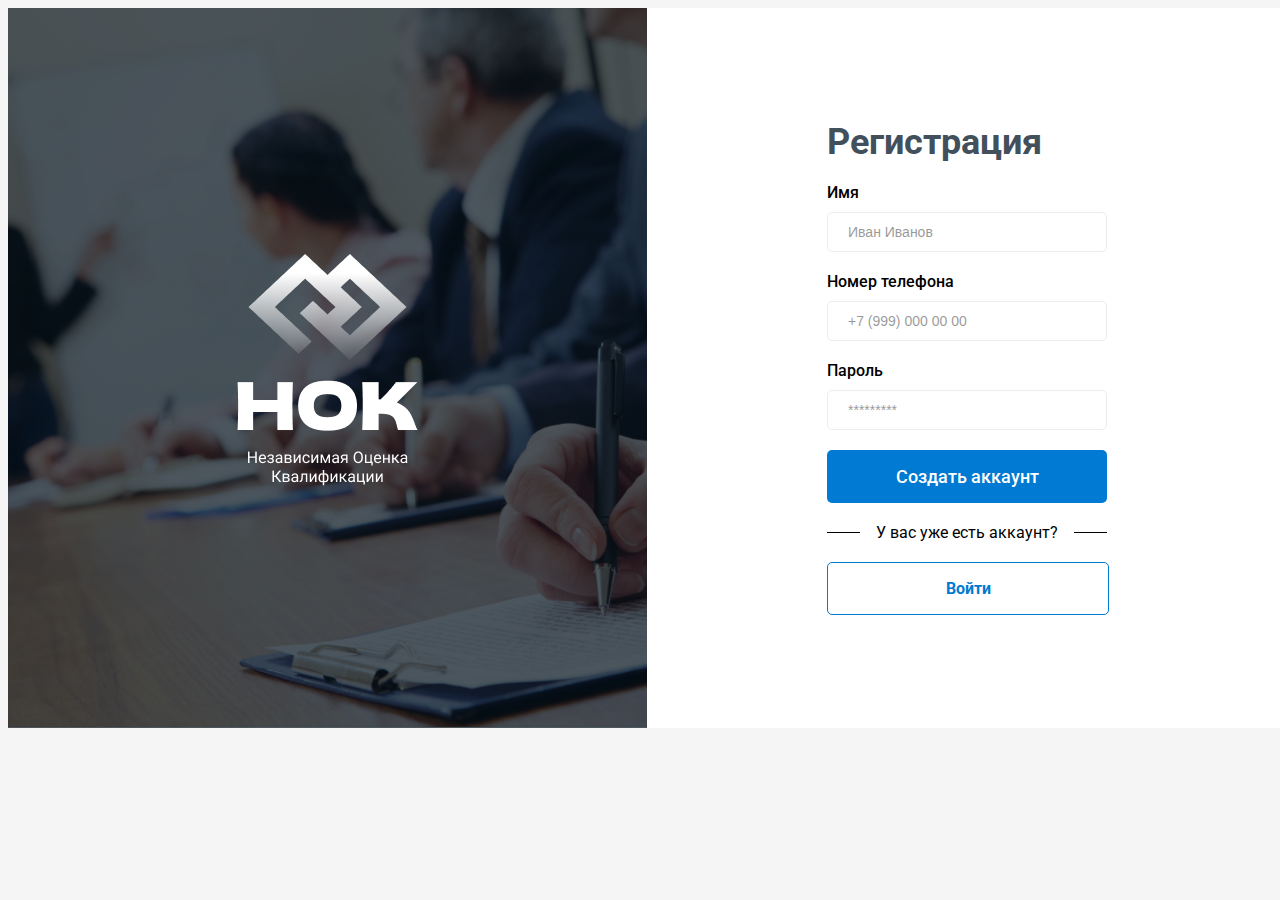
==== index.html @ b41ae6cb "9" ====
<html lang="en">
<head>
    <meta charset="UTF-8">
    <meta http-equiv="X-UA-Compatible" content="IE=edge">
    <meta name="viewport" content="width=device-width, initial-scale=1.0">
    <link rel="stylesheet" href="style.css">
    <title>Registration</title>
</head>
<body>

    <div class="page-1">

        <img src="img/img-1.png" alt="">

        <div class="page-1__content">

            <p class="page-1__content__text-registration">Регистрация</p>

            <p class="page-1__content__text-name">Имя</p>

            <input class="page-1__content__name-input" type="text" value="Иван Иванов"> 

            <p class="page-1__content__text-tel-num">Номер телефона</p>

            <input class="page-1__content__tele-num-input" type="text" value="+7 (999) 000 00 00"> 

            <p class="page-1__content__text-password">Пароль</p>

            <input class="page-1__content__password-input" type="text" value="*********">

            <div class="page-1__content__button-create-akk">

                <p class="page-1__content__button-create-akk__text">Создать аккаунт</p>

            </div>

            <div class="page-1__content__text-have-akk">

                <div class="page-1__content__text-have-akk__bands"></div>

                <p class="page-1__content__text-have-akk-text">У вас уже есть аккаунт?</p>

                <div class="page-1__content__text-have-akk__bands"></div>

            </div>
           
            <a href="/log_akk.html" style="text-decoration: none;">

            
            <div class="page-1__content__button-enter">
                <p class="page-1__content__button-enter__text">Войти</p>
            </div>
</a>
        </div>

    </div>
    
</body>
</html>
---- style.css ----
/* page-1 0101010101101010101010101010101011010101010101010101010001011011101010100110101101001011110101010101101111101010101011110110110101110101110 */  
@import url('https://fonts.googleapis.com/css2?family=Inter&family=Roboto&display=swap');
body {
    background: #F5F5F5;
    
}
.page-1 {
    display: flex;
    width: 1279px;
    height: 720px;
    background: #fff;
    margin: 0 auto;
}
.page-1__content {
    width: 280px;
    margin: auto;
    font-family: 'Roboto';
}
.page-1__content__text-registration {
    font-size: 36px;
    font-weight: 700;
    margin: 0;
    color: #42505C;
}
.page-1__content__text-name,
.page-1__content__text-tel-num,
.page-1__content__text-password {
    font-size: 16px;
    font-weight: 500;
    margin: 0;
    margin-top: 20px;
}
.page-1__content__name-input,
.page-1__content__tele-num-input,
.page-1__content__password-input {
    color: #D1D1D1;
    color: #000000;
    opacity: 0.4;
    width: 100%;
    padding: 0;
    padding: 11px 20px 11px;
    border: 1px solid #D1D1D1;
    border-radius: 5px;
    margin-top: 10px;
    font-size: 14px;
}
.page-1__content__password-input:focus{
    color: rgb(0, 0, 0);
    border: 1px solid #c5c2c2;
}
.page-1__content__button-create-akk {
    display: flex;
    width: 100%;
    height: 53px;
    background: #007AD3;
    border-radius: 5px;
    margin-top: 20px;
}
.page-1__content__button-create-akk__text {
    color: #fff;
    margin: auto;
    font-size: 18px;
    font-weight: 500;
}
.page-1__content__text-have-akk {
    display: flex;
    width: 100%;
    background: #007bd300;
    align-items: center;
    justify-content: space-between;
    margin: 0;
    margin-top: 20px;
}

.page-1__content__text-have-akk-text {
    margin: 0;
}

.page-1__content__text-have-akk__bands {
    width: 33px;
    height: 1px;
    background: #000;
}

.page-1__content__button-enter {
    display: flex;
    width: 100%;
    height: 51px;
    background: #ad5d5d00;
    border: 1px solid #007AD3;
    border-radius: 5px;
    margin-top: 20px;
}
.page-1__content__button-enter__text {
    margin: auto;
    color: #007AD3;
    font-weight: 700;
}

/* PHONE NUMBER CMS */

.div-ph-num-sms {
    display: flex;
    width: 480px;
    height: 425px;
    border-radius: 10px;
    background: #fff;
    margin: 0 auto;
}
.div-ph-num-sms__content {
    position: absolute;
    width: 280px;
    margin-left: 100px;
    margin-top: 70px;
}

.div-ph-num-sms__main-text {
    font-size: 36px;
    font-weight: 700;
    font-family: 'Roboto';
    color: #42505C;
    text-align: center;
    margin: 0;
}
.div-ph-num-sms__content__min-text {
    font-size: 18px;
    font-family: 'Inter';
    text-align: center;
    margin: 0;
    margin-top: 20px;
}
.div-ph-num-sms__content__list-num {
    display: flex;
    width: 100%;
    height: 36px;
    margin-top: 20px;
}
.div-ph-num-sms__content__list-num__input-num-1 {
    width: 39px;
    padding: 15px;
    margin-right: 9px;
    border: 1px solid #D1D1D1;
    border-radius: 5px;
    color: #000;
    opacity: 0.4;
}
.div-ph-num-sms__content__buttom-confirm {
    display: flex;
    width: 100%;
    height: 53px;
    background: #007AD3;
    border-radius: 5px;
    margin-top: 20px;
}
.div-ph-num-sms__content__buttom-confirm__text {
    color: #fff;
    font-size: 18px;
    font-weight: 700;
    font-family: 'Roboto';
    margin: auto;
}
.img-X {
    width: 26.33px;
    height: 26.33px;
    background: url(img/X.svg);
    margin-left: auto;
    margin-top: 20px;
    margin-right: 20px;
}
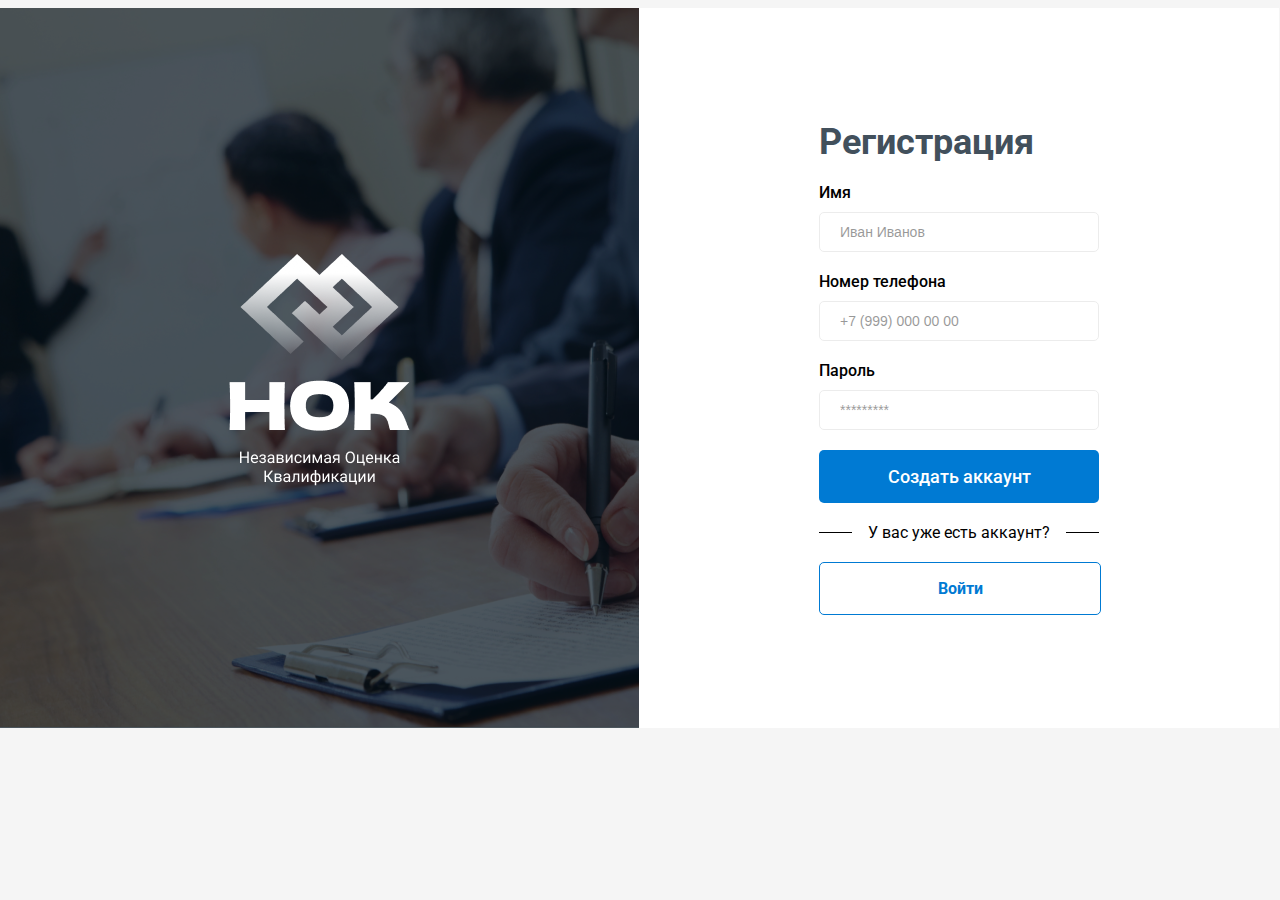
==== commit 23beee59: "Update index.html" ====
--- a/index.html
+++ b/index.html
@@ -10,11 +10,15 @@
 
     <div class="page-1">
 
-        <img src="img/img-1.png" alt="">
+        <img class="page-1-img" src="img/img-1.png" alt="">
+        <img class="page-1-img-pad" src="img/img-pad.png" alt="">
 
         <div class="page-1__content">
-
-            <p class="page-1__content__text-registration">Регистрация</p>
+ 
+            <div style="display: flex;">
+                <p class="page-1__content__text-registration">Регистрация</p>
+            </div>
+            
 
             <p class="page-1__content__text-name">Имя</p>
 
@@ -56,4 +60,4 @@
     </div>
     
 </body>
-</html>+</html>
--- a/style.css
+++ b/style.css
@@ -2,7 +2,7 @@
 @import url('https://fonts.googleapis.com/css2?family=Inter&family=Roboto&display=swap');
 body {
     background: #F5F5F5;
-    
+    margin-left: 0;
 }
 .page-1 {
     display: flex;
@@ -11,28 +11,78 @@
     background: #fff;
     margin: 0 auto;
 }
+@media(width < 1280px) {
+    .page-1 {
+        width: 99.99%;
+    }
+    .page-1-img {
+        height: 100%;
+    }
+}
+/*@media(width < 641px) { */
+    @media(width < 700px) {
+    .page-1 {
+        display: block;
+        width: 99.99%;
+        height: 881px;
+    }
+}
+/*@media(width < 641px) { */
+    @media(width < 700px) {
+    .page-1-img {
+       display: none;
+    }
+}
+/*@media(width < 641px) { */
+    @media(width < 700px) {
+    .page-1-img-pad {
+       display: block !important;
+       width: 99.99%;
+    }
+}
+.page-1-img-pad {
+    display: none;
+}
 .page-1__content {
     width: 280px;
     margin: auto;
     font-family: 'Roboto';
 }
+/*@media(width < 641px) { */
+    @media(width < 700px) {
+    .page-1__content {
+        margin-top: 30px;
+    }
+}
+@media(width < 445px) {
+    .page-1__content {
+        width: 300px;
+    }
+}
 .page-1__content__text-registration {
     font-size: 36px;
     font-weight: 700;
     margin: 0;
     color: #42505C;
+}
+@media(width < 445px) {
+    .page-1__content__text-registration {
+        margin: 0 auto;
+    }
 }
 .page-1__content__text-name,
 .page-1__content__text-tel-num,
 .page-1__content__text-password {
     font-size: 16px;
+    font-family: 'Roboto';
     font-weight: 500;
     margin: 0;
     margin-top: 20px;
 }
 .page-1__content__name-input,
 .page-1__content__tele-num-input,
-.page-1__content__password-input {
+.page-1__content__password-input,
+.page-1__content__name-input-red {
     color: #D1D1D1;
     color: #000000;
     opacity: 0.4;
@@ -43,6 +93,22 @@
     border-radius: 5px;
     margin-top: 10px;
     font-size: 14px;
+}
+.page-1__content__name-input-long,
+.page-1__content__name-input-long-red {
+    color: #D1D1D1;
+    color: #000000;
+    opacity: 0.4;
+    width: 296px;
+    padding: 0;
+    padding: 11px 20px 11px;
+    border: 1px solid #D1D1D1;
+    border-radius: 5px;
+    margin-top: 10px;
+    font-size: 14px;
+}
+.page-1__content__name-input-long-red {
+    background: #FFDFDF;
 }
 .page-1__content__password-input:focus{
     color: rgb(0, 0, 0);
@@ -99,7 +165,8 @@
 
 /* PHONE NUMBER CMS */
 
-.div-ph-num-sms {
+.div-ph-num-sms,
+.suc-pass-change {
     display: flex;
     width: 480px;
     height: 425px;
@@ -107,19 +174,33 @@
     background: #fff;
     margin: 0 auto;
 }
-.div-ph-num-sms__content {
+.suc-pass-change {
+    width: 503px;
+}
+.div-ph-num-sms__content,
+.suc-pass-change__content {
     position: absolute;
     width: 280px;
     margin-left: 100px;
     margin-top: 70px;
 }
-
+.suc-pass-change__content {
+    width: 303px;
+}
 .div-ph-num-sms__main-text {
     font-size: 36px;
     font-weight: 700;
     font-family: 'Roboto';
     color: #42505C;
     text-align: center;
+    margin: 0;
+}
+
+.div-password-change__main-text {
+    font-size: 36px;
+    font-weight: 700;
+    font-family: 'Roboto';
+    color: #42505C;
     margin: 0;
 }
 .div-ph-num-sms__content__min-text {
@@ -144,7 +225,8 @@
     color: #000;
     opacity: 0.4;
 }
-.div-ph-num-sms__content__buttom-confirm {
+.div-ph-num-sms__content__buttom-confirm,
+.suc-pass-change__content__button-log {
     display: flex;
     width: 100%;
     height: 53px;
@@ -152,7 +234,13 @@
     border-radius: 5px;
     margin-top: 20px;
 }
-.div-ph-num-sms__content__buttom-confirm__text {
+.suc-pass-change__content__button-log {
+    width: 280px;
+    margin: 0 auto;
+    margin-top: 20px;
+}
+.div-ph-num-sms__content__buttom-confirm__text,
+.suc-pass-change__content__button-log__text {
     color: #fff;
     font-size: 18px;
     font-weight: 700;
@@ -167,3 +255,62 @@
     margin-top: 20px;
     margin-right: 20px;
 }
+.suc-pass-change__content__check-mark {
+    width: 99px;
+    height: 99px;
+    background: url(img/Check-mark.svg);
+    margin: 0 auto;
+}
+.suc-pass-change__content__main-text {
+    font-size: 22px;
+    font-weight: 700;
+    font-family: 'Roboto';
+    line-height: 25.78px;
+    color: #42505C;
+    white-space: nowrap;
+    text-align: center;
+    margin: 0;
+    margin-top: 20px;
+}
+.suc-pass-change__content__text-2 {
+    position: relative;
+    font-size: 16px;
+    font-weight: 400;
+    font-family: 'Inter';
+    text-align: center;
+}
+.personal-acc-main-page {
+    width: 997px;
+    height: 889px;
+    background: #fff;
+    margin: 0 auto;
+}
+.personal-acc-main-page__content {
+    position: absolute;
+    margin: 0;
+    margin-left: 158px;
+    margin-top: 46px;
+    white-space: nowrap;
+}
+.personal-acc-main-page__content__main-text {
+    font-size: 36px;
+    font-weight: 700;
+    font-family: 'Roboto';
+    color: #42505C;
+    margin: 0;
+}
+.personal-acc-main-page__content__div-2 {
+    margin-left: 10px;
+}
+.personal-acc-main-page__content__avatar {
+    display: flex;
+    width: 92px;
+    height: 92px;
+    background: #007AD3;
+    border-radius: 5px;
+    margin-left: 10px;
+    margin-top: 48px;
+}
+.personal-acc-main-page__content__avatar {
+    margin: auto;
+}
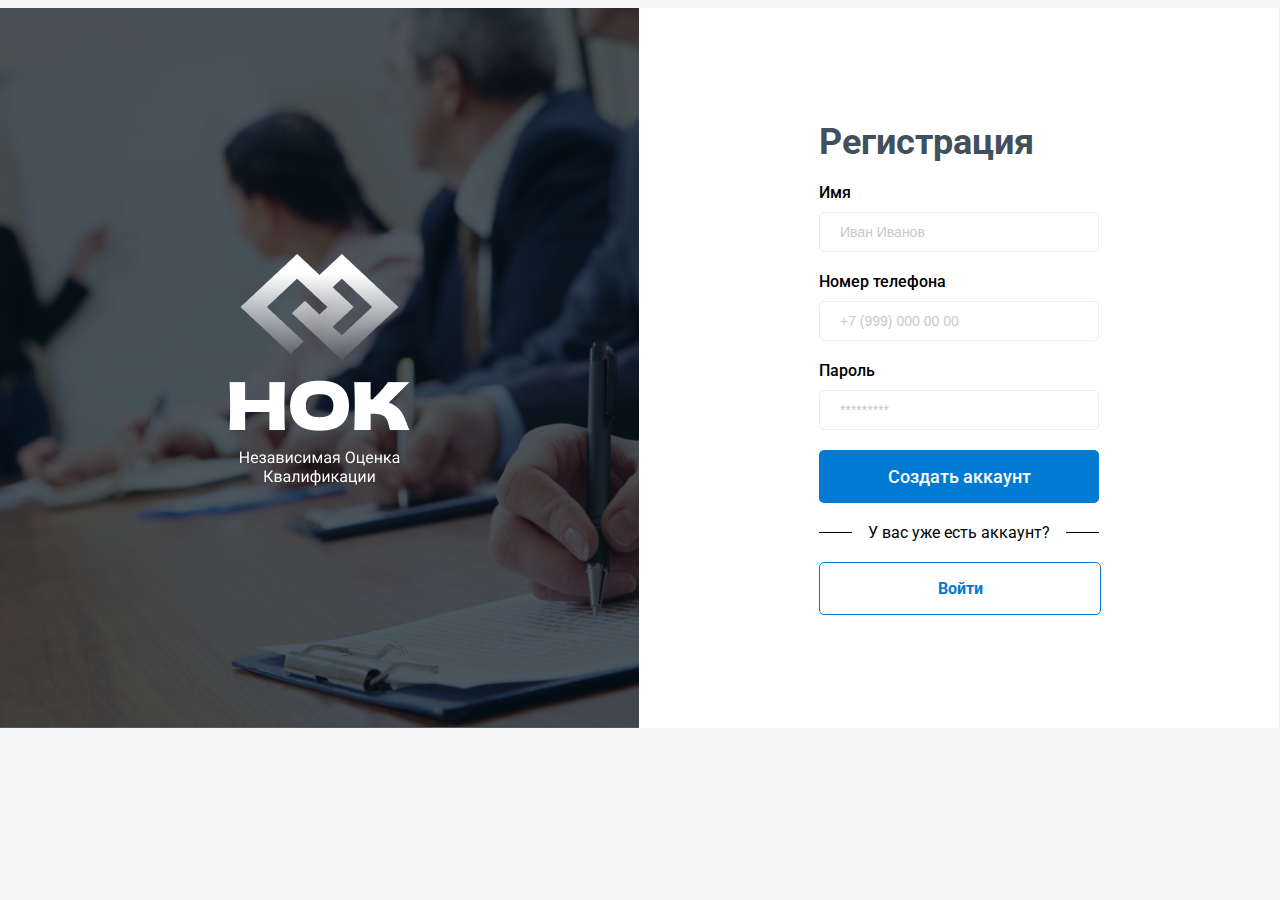
==== commit aa9b36bc: "Update index.html" ====
--- a/index.html
+++ b/index.html
@@ -22,15 +22,15 @@
 
             <p class="page-1__content__text-name">Имя</p>
 
-            <input class="page-1__content__name-input" type="text" value="Иван Иванов"> 
+            <input class="page-1__content__name-input" type="text" placeholder="Иван Иванов"> 
 
             <p class="page-1__content__text-tel-num">Номер телефона</p>
 
-            <input class="page-1__content__tele-num-input" type="text" value="+7 (999) 000 00 00"> 
+            <input class="page-1__content__tele-num-input" type="text" placeholder="+7 (999) 000 00 00"> 
 
             <p class="page-1__content__text-password">Пароль</p>
 
-            <input class="page-1__content__password-input" type="text" value="*********">
+            <input class="page-1__content__password-input" type="text" placeholder="*********">
 
             <div class="page-1__content__button-create-akk">
 
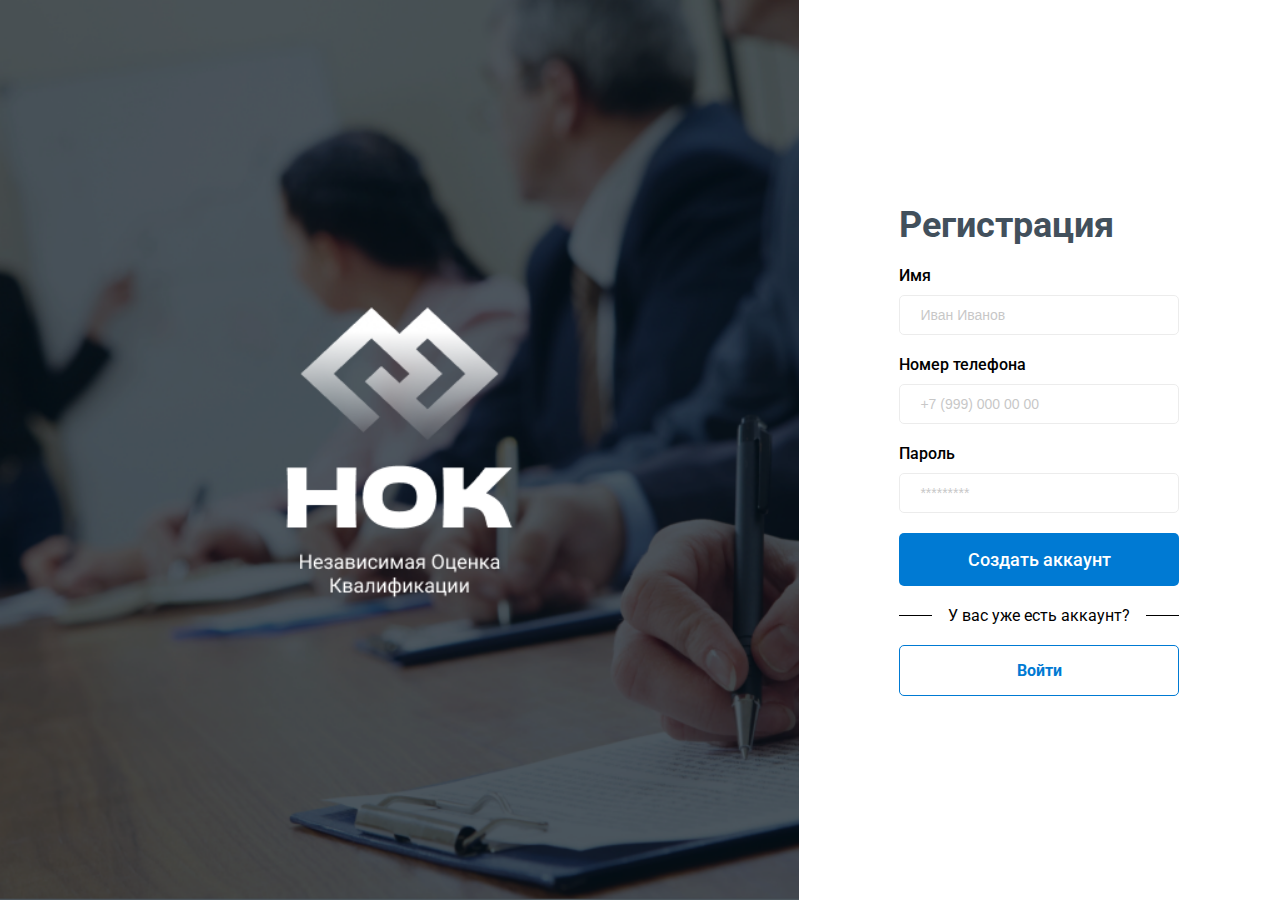
==== commit 042ccfc4: "Update index.html" ====
--- a/index.html
+++ b/index.html
@@ -59,5 +59,7 @@
 
     </div>
     
+     <script src="main.js"></script>
+    
 </body>
 </html>
--- a/style.css
+++ b/style.css
@@ -3,17 +3,35 @@
 body {
     background: #F5F5F5;
     margin-left: 0;
+    height: 100%;
+    display: flex; 
+    margin: 0 auto;
+    -webkit-box-orient: vertical;
+    -webkit-box-direction: normal;
+     background: #fff;
+}
+* {
+    -webkit-box-sizing: border-box;
+    box-sizing: border-box;
 }
 .page-1 {
     display: flex;
     width: 1279px;
+    width: 100%;
     height: 720px;
+    height: 100%;
     background: #fff;
-    margin: 0 auto;
-}
+    margin-top: auto;
+    margin-bottom: auto;
+   
+}
+.page-1-img {
+        height: 100%;
+    }
 @media(width < 1280px) {
     .page-1 {
-        width: 99.99%;
+       /* width: 99.99%; */
+        display: flex;
     }
     .page-1-img {
         height: 100%;
@@ -23,14 +41,19 @@
     @media(width < 700px) {
     .page-1 {
         display: block;
-        width: 99.99%;
+       /* width: 100%;  */
         height: 881px;
+        margin: 0 auto;
+        -webkit-box-flex: 1;
     }
 }
 /*@media(width < 641px) { */
     @media(width < 700px) {
     .page-1-img {
-       display: none;
+      /* display: none; */
+      width: 0;
+      height: 0;
+       
     }
 }
 /*@media(width < 641px) { */
@@ -38,6 +61,10 @@
     .page-1-img-pad {
        display: block !important;
        width: 99.99%;
+       -webkit-box-flex: 1;
+    -webkit-flex: 1 0 auto;
+    -ms-flex: 1 0 auto;
+    flex: 1 0 auto;
     }
 }
 .page-1-img-pad {
@@ -93,6 +120,27 @@
     border-radius: 5px;
     margin-top: 10px;
     font-size: 14px;
+}
+.page-1__content__name-input:focus {
+   outline: none;
+}
+.page-1__content__tele-num-input:focus {
+   outline: none;
+}
+.page-1__content__password-input:focus {
+   outline: none;
+}
+.page-1__content__name-input-red:focus {
+   outline: none;
+}
+.page-1__content__name-input:focus {
+  outline: none;
+}
+.page-1__content__name-input-long:focus {
+   outline: none;
+}
+.page-1__content__name-input-long-red:focus {
+   outline: none;
 }
 .page-1__content__name-input-long,
 .page-1__content__name-input-long-red {
@@ -287,10 +335,12 @@
 }
 .personal-acc-main-page__content {
     position: absolute;
+    width: 642px;
     margin: 0;
     margin-left: 158px;
     margin-top: 46px;
     white-space: nowrap;
+    background: firebrick;
 }
 .personal-acc-main-page__content__main-text {
     font-size: 36px;
@@ -304,13 +354,57 @@
 }
 .personal-acc-main-page__content__avatar {
     display: flex;
+    position: relative;
     width: 92px;
     height: 92px;
     background: #007AD3;
     border-radius: 5px;
     margin-left: 10px;
-    margin-top: 48px;
-}
-.personal-acc-main-page__content__avatar {
-    margin: auto;
-}
+    margin-top: 49px;
+    float: right;
+}
+.personal-acc-main-page__content__avatar img{
+    margin: auto;
+}
+.personal-acc-main-page__content__text1 {
+    position: absolute;
+    font-family: 'Roboto';
+    font-size: 14px;
+    color: #42505C;
+    margin-top: 20px;
+}
+.personal-acc-main-page__content__text1 span {
+    color: #FF7235;
+}
+.personal-acc-main-page__content__button-save {
+    display: flex;
+    width: 204px;
+    height: 53px;
+    border-radius: 5px;
+    background: #007AD3;
+    float: right;
+    margin-top: 20px;
+}
+.personal-acc-main-page__content__button-save p{
+    font-size: 18px;
+    font-weight: 700;
+    font-family: 'Roboto';
+    color: #fff;
+    margin: auto;
+}
+.button-glaz {
+  position: absolute;
+  width: 27px;
+  height: 20px;
+  margin-left: -40px;
+  margin-top: 18px;
+  z-index: 4;
+  border: none;
+  background: url(img/glaz-none.svg);
+}
+.show-button-glaz {
+  background: url(img/glaz.svg);
+}
+.input-pass-div {
+  align-items: center;
+}
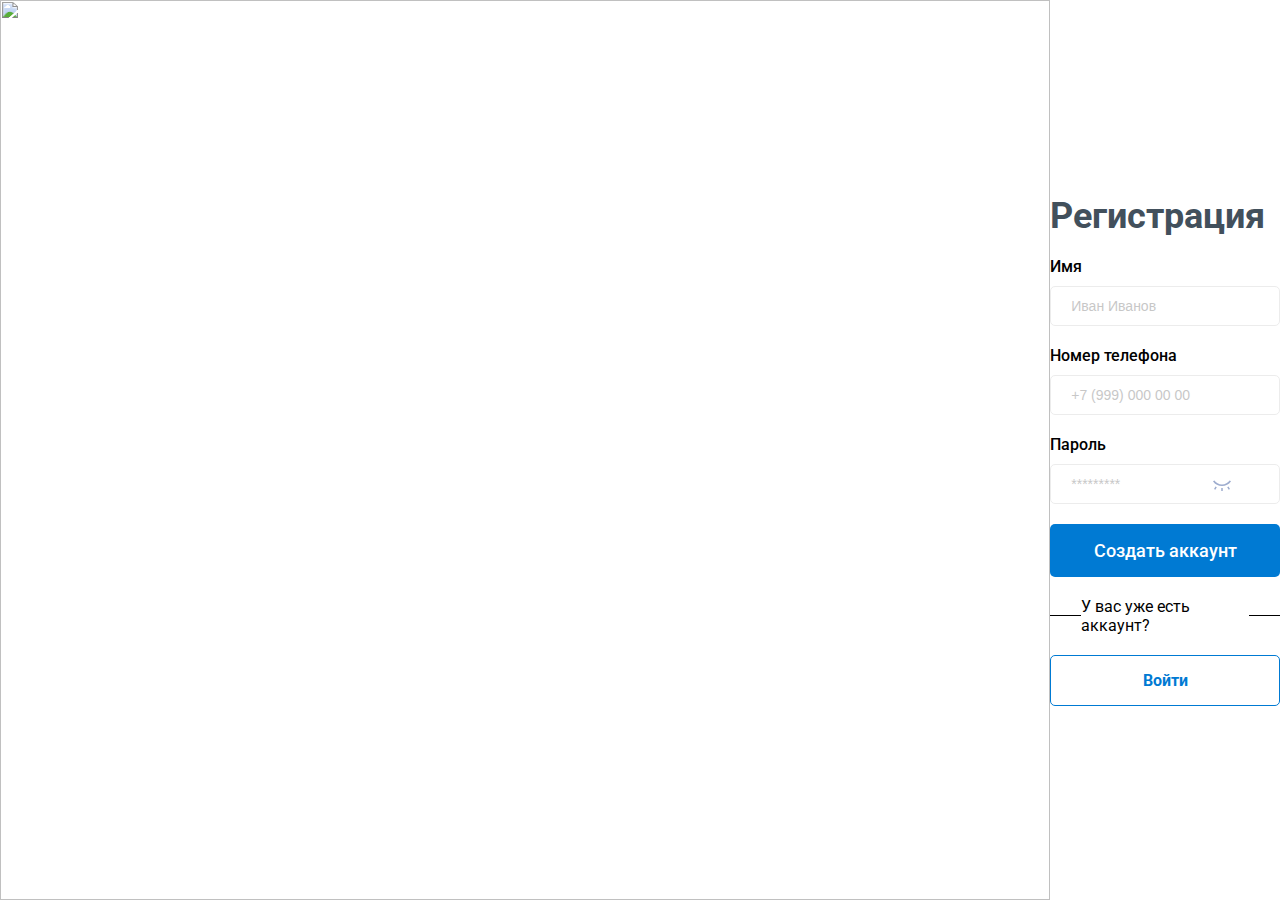
==== commit aeb4ade2: "Update index.html" ====
--- a/index.html
+++ b/index.html
@@ -10,7 +10,7 @@
 
     <div class="page-1">
 
-        <img class="page-1-img" src="img/img-1.png" alt="">
+        <img class="page-1-img" src="img/main-img.svg" alt="">
         <img class="page-1-img-pad" src="img/img-pad.png" alt="">
 
         <div class="page-1__content">
@@ -30,7 +30,13 @@
 
             <p class="page-1__content__text-password">Пароль</p>
 
-            <input class="page-1__content__password-input" type="text" placeholder="*********">
+            <input class="page-1__content__password-input" type="text" placeholder="*********" id="password">
+             <button
+                class="button-glaz"
+                id="toggle-visibility"
+                onclick="glaz()"
+              ></button>
+    
 
             <div class="page-1__content__button-create-akk">
 
--- a/style.css
+++ b/style.css
@@ -396,7 +396,7 @@
   position: absolute;
   width: 27px;
   height: 20px;
-  margin-left: -40px;
+  margin-left: -70px;
   margin-top: 18px;
   z-index: 4;
   border: none;
